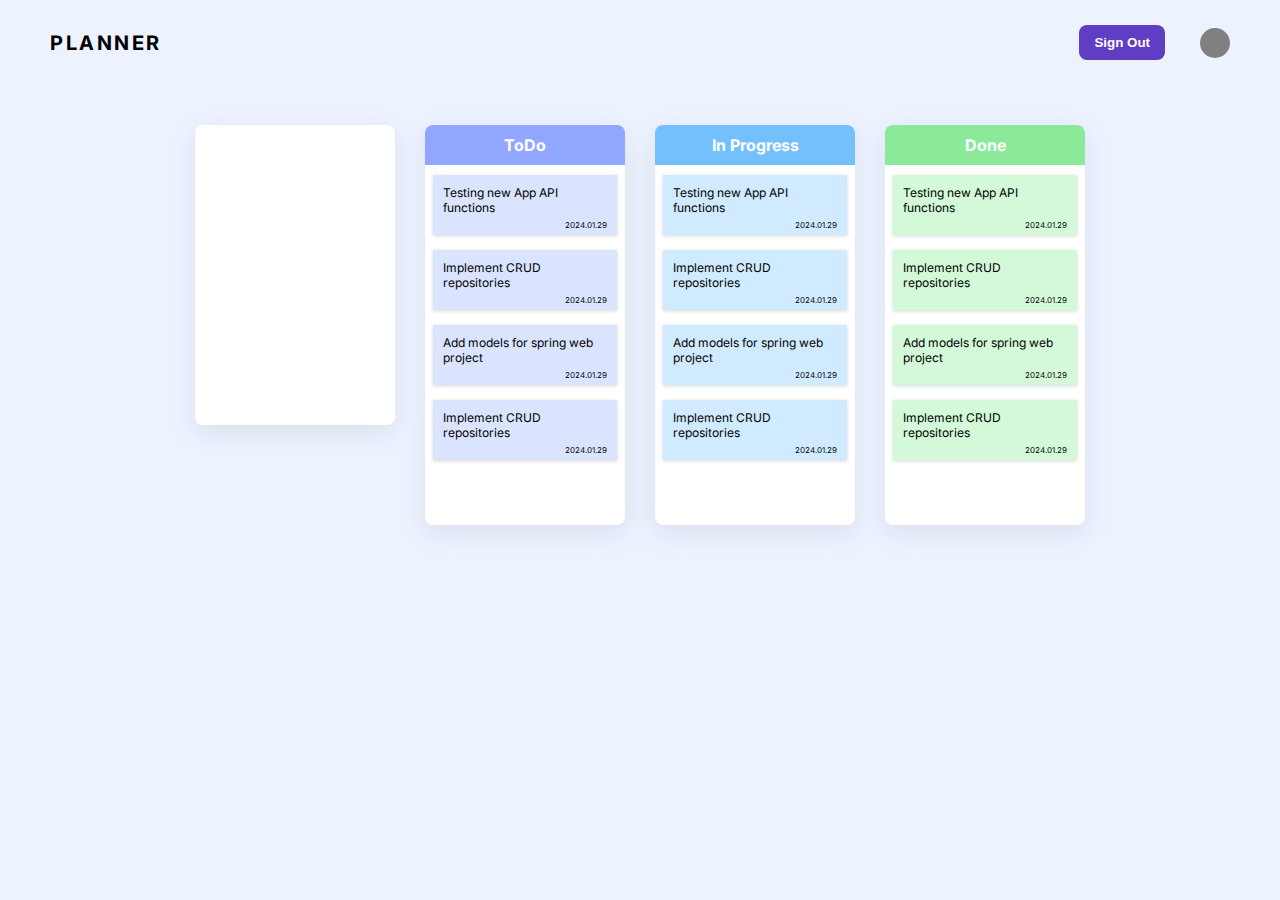
==== src/main/resources/static/index.html @ 1751d4d6 "development update commit" ====
<!DOCTYPE html>
<html lang="en">
  <head>
    <meta charset="UTF-8" />
    <meta name="viewport" content="width=git, initial-scale=1.0" />
    <link rel="stylesheet" href="style.css" />
    <link rel="preconnect" href="https://fonts.googleapis.com" />
    <link rel="preconnect" href="https://fonts.gstatic.com" crossorigin />
    <link
      href="https://fonts.googleapis.com/css2?family=Inter:wght@100..900&display=swap"
      rel="stylesheet"
    />
    <title>Planner</title>
  </head>
  <body>
    <header class="main-header">
      <nav class="nav-container">
        <p class="logo">Planner</p>
        <div class="profile-container">
          <button class="sign-out-btn">Sign Out</button>
          <div class="profile"></div>
        </div>
      </nav>
    </header>

    <section class="column-container">
      <div class="topic-container task-column"></div>

      <div class="task-column">
        <p class="column-header todo-label">ToDo</p>
        <div class="task-column-element todo-element">
          <p class="task-column-element-text">Testing new App API functions</p>
          <p class="task-column-element-date">2024.01.29</p>
        </div>
        <div class="task-column-element todo-element">
          <p class="task-column-element-text">Implement CRUD repositories</p>
          <p class="task-column-element-date">2024.01.29</p>
        </div>
        <div class="task-column-element todo-element">
          <p class="task-column-element-text">
            Add models for spring web project
          </p>
          <p class="task-column-element-date">2024.01.29</p>
        </div>
        <div class="task-column-element todo-element">
          <p class="task-column-element-text">Implement CRUD repositories</p>
          <p class="task-column-element-date">2024.01.29</p>
        </div>
      </div>

      <div class="task-column">
        <p class="column-header in-progress-label">In Progress</p>
        <div class="task-column-element in-progress-element">
          <p class="task-column-element-text">Testing new App API functions</p>
          <p class="task-column-element-date">2024.01.29</p>
        </div>
        <div class="task-column-element in-progress-element">
          <p class="task-column-element-text">Implement CRUD repositories</p>
          <p class="task-column-element-date">2024.01.29</p>
        </div>
        <div class="task-column-element in-progress-element">
          <p class="task-column-element-text">
            Add models for spring web project
          </p>
          <p class="task-column-element-date">2024.01.29</p>
        </div>
        <div class="task-column-element in-progress-element">
          <p class="task-column-element-text">Implement CRUD repositories</p>
          <p class="task-column-element-date">2024.01.29</p>
        </div>
      </div>

      <div class="task-column">
        <p class="column-header done-label">Done</p>
        <div class="task-column-element done-element">
          <p class="task-column-element-text">Testing new App API functions</p>
          <p class="task-column-element-date">2024.01.29</p>
        </div>
        <div class="task-column-element done-element">
          <p class="task-column-element-text">Implement CRUD repositories</p>
          <p class="task-column-element-date">2024.01.29</p>
        </div>
        <div class="task-column-element done-element">
          <p class="task-column-element-text">
            Add models for spring web project
          </p>
          <p class="task-column-element-date">2024.01.29</p>
        </div>
        <div class="task-column-element done-element">
          <p class="task-column-element-text">Implement CRUD repositories</p>
          <p class="task-column-element-date">2024.01.29</p>
        </div>
      </div>
    </section>
  </body>
</html>
---- src/main/resources/static/style.css ----
* {
  padding: 0;
  margin: 0;
  box-sizing: border-box;
}

body {
  background-color: #edf2ff;
  font-family: "Inter";
}

.main-header {
  margin-bottom: 40px;
}

.nav-container {
  display: flex;
  align-items: center;
  justify-content: space-between;
  padding: 25px 50px;
}

.logo {
  font-weight: bold;
  text-transform: uppercase;
  font-size: 20px;
  letter-spacing: 2.5px;
}

.profile-container {
  display: flex;
  gap: 35px;
  align-items: center;
}

.profile {
  width: 30px;
  height: 30px;
  background-color: gray;
  border-radius: 50%;
}

.sign-out-btn {
  background-color: #5f3dc4;
  color: #fff;
  font-weight: bold;
  border: none;
  padding: 10px 15px;
  border-radius: 8px;
  cursor: pointer;
}

.column-container {
  display: flex;
  height: 400px;
  gap: 30px;
  justify-content: center;
}

.task-column {
  width: 200px;
  background-color: #fff;
  border-radius: 8px;
  box-shadow: rgba(149, 157, 165, 0.2) 0px 8px 24px;
}

.topic-container {
  height: 300px;
}

.column-header {
  text-align: center;
  background-color: #91a7ff;
  padding: 10px;
  font-weight: bold;
  color: #fff;
  border-top-left-radius: 8px;
  border-top-right-radius: 8px;
  margin-bottom: 10px;
}

.todo-label {
  background-color: #91a7ff;
}

.in-progress-label {
  background-color: #74c0fc;
}

.done-label {
  background-color: #8ce99a;
}

.task-column-element {
  padding: 10px;
  height: 60px;
  margin-left: 8px;
  margin-right: 8px;
  margin-bottom: 15px;
  box-shadow: rgba(0, 0, 0, 0.16) 0px 1px 4px;
}

.todo-element {
  background-color: #dbe4ff;
}

.in-progress-element {
  background-color: #d0ebff;
}

.done-element {
  background-color: #d3f9d8;
}

.task-column-element-text {
  font-size: 12px;
  margin-bottom: 5px;
}

.task-column-element-date {
  font-size: 8px;
  text-align: end;
}
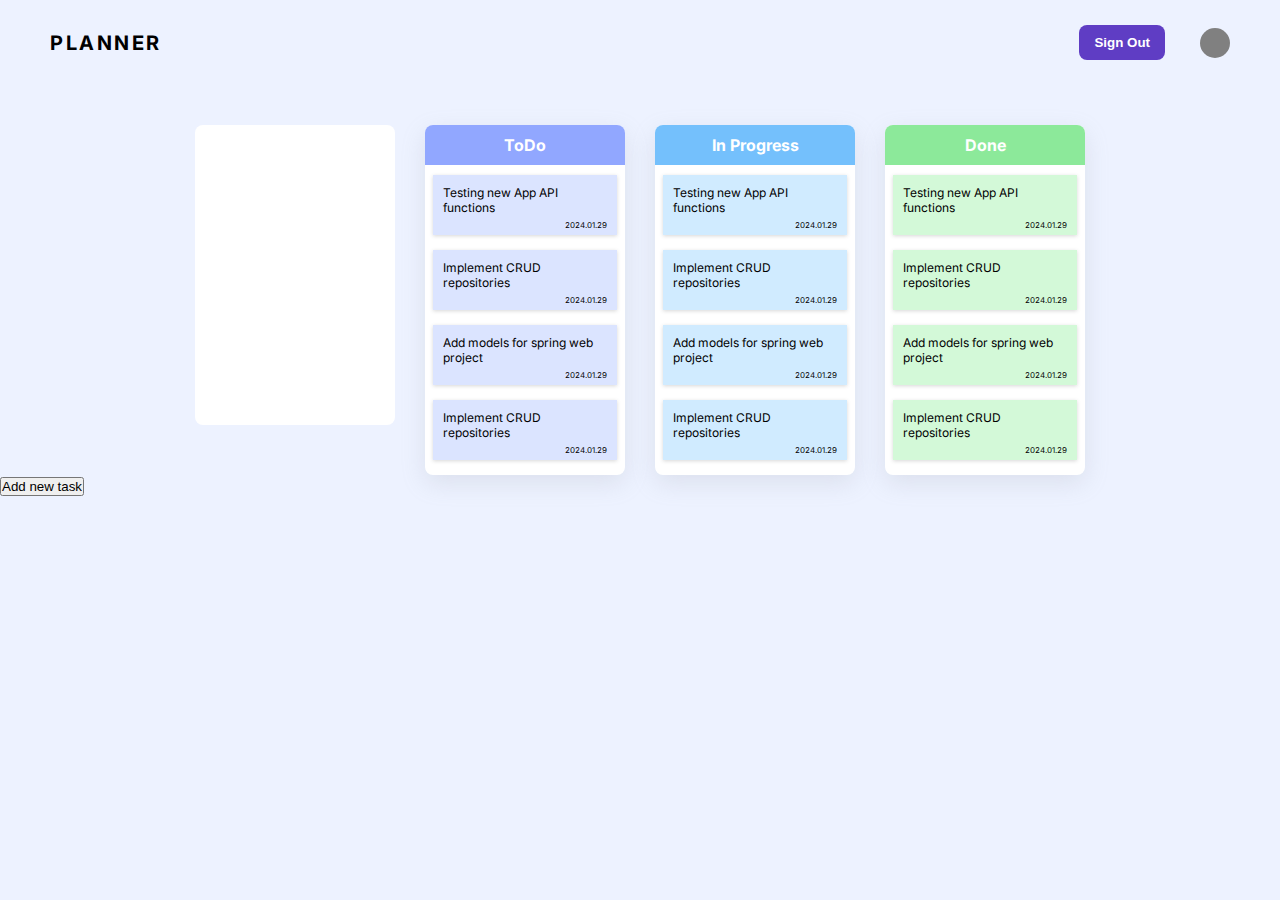
==== commit 9bd82e10: "Trying out BEM naming convention in css" ====
--- a/src/main/resources/static/index.html
+++ b/src/main/resources/static/index.html
@@ -11,86 +11,90 @@
       rel="stylesheet"
     />
     <title>Planner</title>
+    <script defer src="script.js"></script>
   </head>
   <body>
     <header class="main-header">
-      <nav class="nav-container">
-        <p class="logo">Planner</p>
+      <nav class="nav">
+        <p class="nav__logo">Planner</p>
         <div class="profile-container">
-          <button class="sign-out-btn">Sign Out</button>
-          <div class="profile"></div>
+          <button class="nav__sign-out-btn">Sign Out</button>
+          <div class="nav__profile"></div>
         </div>
       </nav>
     </header>
 
-    <section class="column-container">
-      <div class="topic-container task-column"></div>
+    <section class="columns-container">
+      <div class="topic-column"></div>
 
-      <div class="task-column">
-        <p class="column-header todo-label">ToDo</p>
-        <div class="task-column-element todo-element">
-          <p class="task-column-element-text">Testing new App API functions</p>
-          <p class="task-column-element-date">2024.01.29</p>
+      <div class="task-column task-column--todo">
+        <p class="task-column__header task-column__header--todo">ToDo</p>
+        <div class="task-column-element task-column-element--todo">
+          <p class="task-column-element__text">Testing new App API functions</p>
+          <p class="task-column-element__date">2024.01.29</p>
         </div>
-        <div class="task-column-element todo-element">
-          <p class="task-column-element-text">Implement CRUD repositories</p>
-          <p class="task-column-element-date">2024.01.29</p>
+        <div class="task-column-element task-column-element--todo">
+          <p class="task-column-element__text">Implement CRUD repositories</p>
+          <p class="task-column-element__date">2024.01.29</p>
         </div>
-        <div class="task-column-element todo-element">
-          <p class="task-column-element-text">
+        <div class="task-column-element task-column-element--todo">
+          <p class="task-column-element__text">
             Add models for spring web project
           </p>
-          <p class="task-column-element-date">2024.01.29</p>
+          <p class="task-column-element__date">2024.01.29</p>
         </div>
-        <div class="task-column-element todo-element">
-          <p class="task-column-element-text">Implement CRUD repositories</p>
-          <p class="task-column-element-date">2024.01.29</p>
+        <div class="task-column-element task-column-element--todo">
+          <p class="task-column-element__text">Implement CRUD repositories</p>
+          <p class="task-column-element__date">2024.01.29</p>
         </div>
       </div>
 
-      <div class="task-column">
-        <p class="column-header in-progress-label">In Progress</p>
-        <div class="task-column-element in-progress-element">
-          <p class="task-column-element-text">Testing new App API functions</p>
-          <p class="task-column-element-date">2024.01.29</p>
+      <div class="task-column task-column--in-progress">
+        <p class="task-column__header task-column__header--in-progress">
+          In Progress
+        </p>
+        <div class="task-column-element task-column-element--in-progress">
+          <p class="task-column-element__text">Testing new App API functions</p>
+          <p class="task-column-element__date">2024.01.29</p>
         </div>
-        <div class="task-column-element in-progress-element">
-          <p class="task-column-element-text">Implement CRUD repositories</p>
-          <p class="task-column-element-date">2024.01.29</p>
+        <div class="task-column-element task-column-element--in-progress">
+          <p class="task-column-element__text">Implement CRUD repositories</p>
+          <p class="task-column-element__date">2024.01.29</p>
         </div>
-        <div class="task-column-element in-progress-element">
-          <p class="task-column-element-text">
+        <div class="task-column-element task-column-element--in-progress">
+          <p class="task-column-element__text">
             Add models for spring web project
           </p>
-          <p class="task-column-element-date">2024.01.29</p>
+          <p class="task-column-element__date">2024.01.29</p>
         </div>
-        <div class="task-column-element in-progress-element">
-          <p class="task-column-element-text">Implement CRUD repositories</p>
-          <p class="task-column-element-date">2024.01.29</p>
+        <div class="task-column-element task-column-element--in-progress">
+          <p class="task-column-element__text">Implement CRUD repositories</p>
+          <p class="task-column-element__date">2024.01.29</p>
         </div>
       </div>
 
-      <div class="task-column">
-        <p class="column-header done-label">Done</p>
-        <div class="task-column-element done-element">
-          <p class="task-column-element-text">Testing new App API functions</p>
-          <p class="task-column-element-date">2024.01.29</p>
+      <div class="task-column task-column--done">
+        <p class="task-column__header task-column__header--done">Done</p>
+        <div class="task-column-element task-column-element--done">
+          <p class="task-column-element__text">Testing new App API functions</p>
+          <p class="task-column-element__date">2024.01.29</p>
         </div>
-        <div class="task-column-element done-element">
-          <p class="task-column-element-text">Implement CRUD repositories</p>
-          <p class="task-column-element-date">2024.01.29</p>
+        <div class="task-column-element task-column-element--done">
+          <p class="task-column-element__text">Implement CRUD repositories</p>
+          <p class="task-column-element__date">2024.01.29</p>
         </div>
-        <div class="task-column-element done-element">
-          <p class="task-column-element-text">
+        <div class="task-column-element task-column-element--done">
+          <p class="task-column-element__text">
             Add models for spring web project
           </p>
-          <p class="task-column-element-date">2024.01.29</p>
+          <p class="task-column-element__date">2024.01.29</p>
         </div>
-        <div class="task-column-element done-element">
-          <p class="task-column-element-text">Implement CRUD repositories</p>
-          <p class="task-column-element-date">2024.01.29</p>
+        <div class="task-column-element task-column-element--done">
+          <p class="task-column-element__text">Implement CRUD repositories</p>
+          <p class="task-column-element__date">2024.01.29</p>
         </div>
       </div>
     </section>
+    <button class="test-btn">Add new task</button>
   </body>
 </html>
--- a/src/main/resources/static/style.css
+++ b/src/main/resources/static/style.css
@@ -13,14 +13,14 @@
   margin-bottom: 40px;
 }
 
-.nav-container {
+.nav {
   display: flex;
   align-items: center;
   justify-content: space-between;
   padding: 25px 50px;
 }
 
-.logo {
+.nav__logo {
   font-weight: bold;
   text-transform: uppercase;
   font-size: 20px;
@@ -33,14 +33,14 @@
   align-items: center;
 }
 
-.profile {
+.nav__profile {
   width: 30px;
   height: 30px;
   background-color: gray;
   border-radius: 50%;
 }
 
-.sign-out-btn {
+.nav__sign-out-btn {
   background-color: #5f3dc4;
   color: #fff;
   font-weight: bold;
@@ -50,25 +50,33 @@
   cursor: pointer;
 }
 
-.column-container {
+.columns-container {
   display: flex;
-  height: 400px;
+  height: auto;
   gap: 30px;
   justify-content: center;
+  align-items: flex-start;
+}
+
+.topic-column {
+  display: flex;
+  flex-direction: column;
+  min-height: 300px;
+  background-color: #fff;
+  width: 200px;
+  border-radius: 8px;
 }
 
 .task-column {
+  display: flex;
+  flex-direction: column;
   width: 200px;
   background-color: #fff;
   border-radius: 8px;
   box-shadow: rgba(149, 157, 165, 0.2) 0px 8px 24px;
 }
 
-.topic-container {
-  height: 300px;
-}
-
-.column-header {
+.task-column__header {
   text-align: center;
   background-color: #91a7ff;
   padding: 10px;
@@ -79,15 +87,15 @@
   margin-bottom: 10px;
 }
 
-.todo-label {
+.task-column__header--todo {
   background-color: #91a7ff;
 }
 
-.in-progress-label {
+.task-column__header--in-progress {
   background-color: #74c0fc;
 }
 
-.done-label {
+.task-column__header--done {
   background-color: #8ce99a;
 }
 
@@ -100,24 +108,24 @@
   box-shadow: rgba(0, 0, 0, 0.16) 0px 1px 4px;
 }
 
-.todo-element {
+.task-column-element--todo {
   background-color: #dbe4ff;
 }
 
-.in-progress-element {
+.task-column-element--in-progress {
   background-color: #d0ebff;
 }
 
-.done-element {
+.task-column-element--done {
   background-color: #d3f9d8;
 }
 
-.task-column-element-text {
+.task-column-element__text {
   font-size: 12px;
   margin-bottom: 5px;
 }
 
-.task-column-element-date {
+.task-column-element__date {
   font-size: 8px;
   text-align: end;
 }
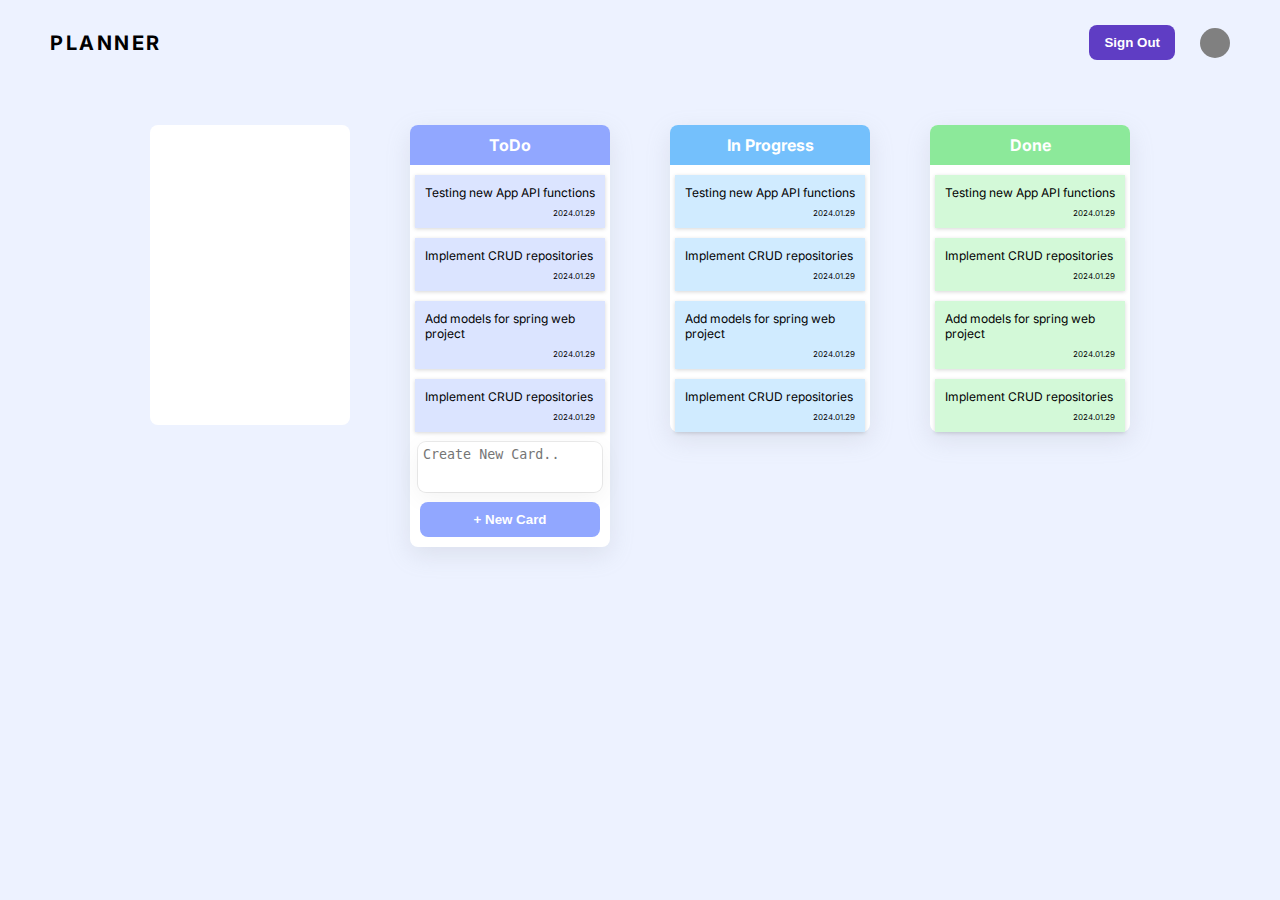
==== commit ca2dc33b: "To create new cards, I added an input field, and I refactored the column code because there was too " ====
--- a/src/main/resources/static/index.html
+++ b/src/main/resources/static/index.html
@@ -47,6 +47,11 @@
           <p class="task-column-element__text">Implement CRUD repositories</p>
           <p class="task-column-element__date">2024.01.29</p>
         </div>
+        <textarea
+          placeholder="Create New Card.."
+          class="task-column__add-input"
+        ></textarea>
+        <button class="task-column__add-button">+ New Card</button>
       </div>
 
       <div class="task-column task-column--in-progress">
@@ -95,6 +100,5 @@
         </div>
       </div>
     </section>
-    <button class="test-btn">Add new task</button>
   </body>
 </html>
--- a/src/main/resources/static/style.css
+++ b/src/main/resources/static/style.css
@@ -1,3 +1,5 @@
+/* 0px 1px 1px #091E4240, 0px 0px 1px #091E424F */
+
 * {
   padding: 0;
   margin: 0;
@@ -8,6 +10,8 @@
   background-color: #edf2ff;
   font-family: "Inter";
 }
+
+/* Header and Nav */
 
 .main-header {
   margin-bottom: 40px;
@@ -29,7 +33,7 @@
 
 .profile-container {
   display: flex;
-  gap: 35px;
+  gap: 25px;
   align-items: center;
 }
 
@@ -50,10 +54,12 @@
   cursor: pointer;
 }
 
+/* Columns and Elements */
+
 .columns-container {
   display: flex;
   height: auto;
-  gap: 30px;
+  gap: 60px;
   justify-content: center;
   align-items: flex-start;
 }
@@ -70,6 +76,7 @@
 .task-column {
   display: flex;
   flex-direction: column;
+  gap: 10px;
   width: 200px;
   background-color: #fff;
   border-radius: 8px;
@@ -84,7 +91,7 @@
   color: #fff;
   border-top-left-radius: 8px;
   border-top-right-radius: 8px;
-  margin-bottom: 10px;
+  align-self: stretch;
 }
 
 .task-column__header--todo {
@@ -101,11 +108,56 @@
 
 .task-column-element {
   padding: 10px;
-  height: 60px;
+  box-shadow: rgba(0, 0, 0, 0.16) 0px 1px 4px;
+  position: relative;
+  margin: 0 5px;
+}
+
+.task-column-element__text {
+  font-size: 12px;
+  margin-bottom: 8px;
+}
+
+.task-column-element__date {
+  font-size: 8px;
+  text-align: end;
+}
+
+.task-column-element__more-icon {
+  width: 18px;
+  height: 18px;
+  stroke: black;
+  position: absolute;
+  top: 4px;
+  right: 0px;
+  cursor: pointer;
+}
+
+.task-column__add-button {
+  background-color: #91a7ff;
+  border: none;
+  color: #fff;
+  font-weight: bold;
+  padding: 10px 5px;
+  border-radius: 8px;
+  margin-bottom: 10px;
+  margin-left: 10px;
+  margin-right: 10px;
+  cursor: pointer;
+}
+
+.task-column__add-input {
+  min-height: 50px;
   margin-left: 8px;
   margin-right: 8px;
-  margin-bottom: 15px;
-  box-shadow: rgba(0, 0, 0, 0.16) 0px 1px 4px;
+  padding: 5px;
+
+  resize: none;
+  outline: none;
+  border: none;
+  box-shadow: rgba(0, 0, 0, 0.05) 0px 6px 24px 0px,
+    rgba(0, 0, 0, 0.08) 0px 0px 0px 1px;
+  border-radius: 8px;
 }
 
 .task-column-element--todo {
@@ -119,13 +171,3 @@
 .task-column-element--done {
   background-color: #d3f9d8;
 }
-
-.task-column-element__text {
-  font-size: 12px;
-  margin-bottom: 5px;
-}
-
-.task-column-element__date {
-  font-size: 8px;
-  text-align: end;
-}
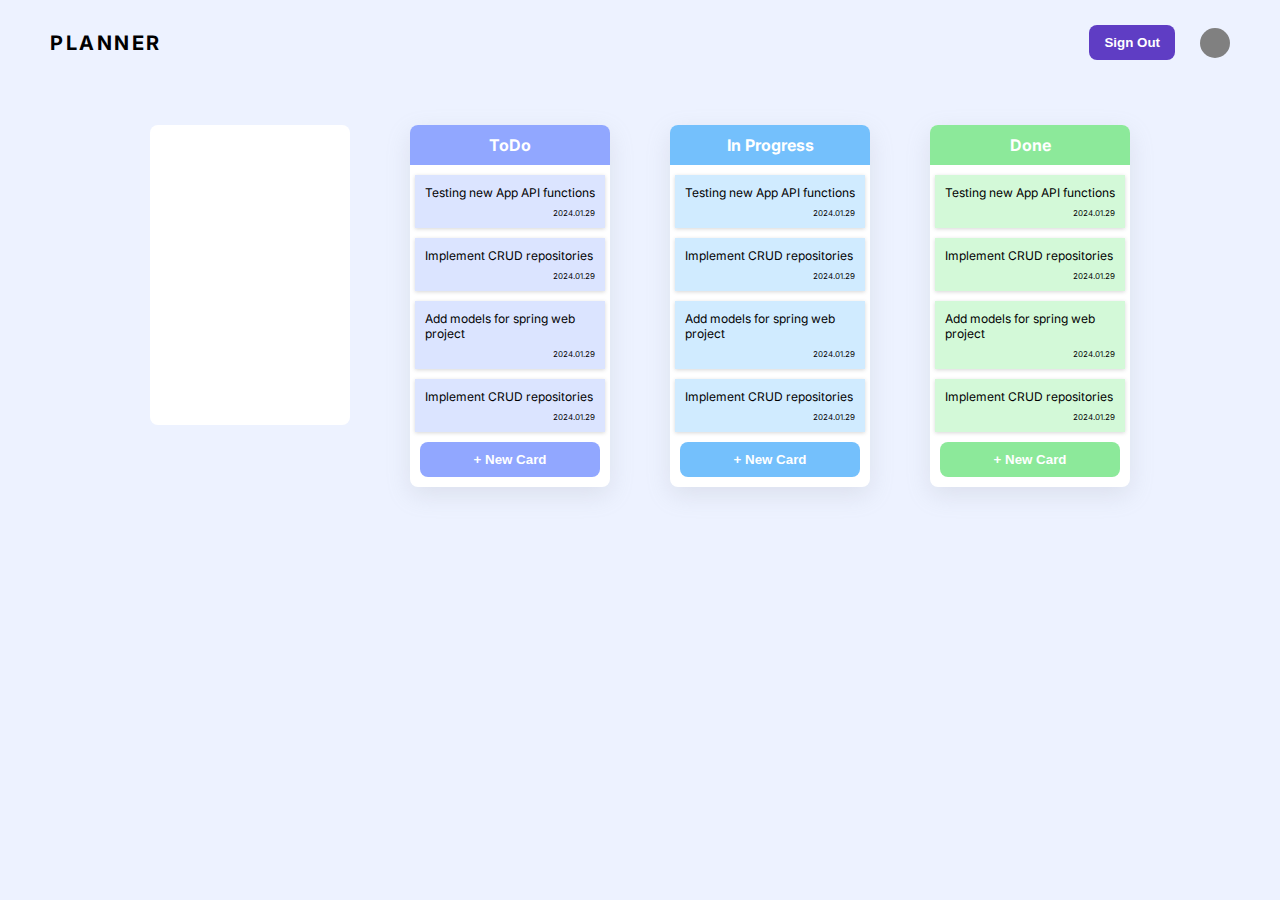
==== commit e0a61aa0: "Added functions to switch between New Card button, and add card textfield" ====
--- a/src/main/resources/static/index.html
+++ b/src/main/resources/static/index.html
@@ -28,7 +28,7 @@
       <div class="topic-column"></div>
 
       <div class="task-column task-column--todo">
-        <p class="task-column__header task-column__header--todo">ToDo</p>
+        <p class="task-column__header task-column__todo--primary-color">ToDo</p>
         <div class="task-column-element task-column-element--todo">
           <p class="task-column-element__text">Testing new App API functions</p>
           <p class="task-column-element__date">2024.01.29</p>
@@ -47,15 +47,33 @@
           <p class="task-column-element__text">Implement CRUD repositories</p>
           <p class="task-column-element__date">2024.01.29</p>
         </div>
-        <textarea
-          placeholder="Create New Card.."
-          class="task-column__add-input"
-        ></textarea>
-        <button class="task-column__add-button">+ New Card</button>
+        <div class="task-column-input-container hidden">
+          <textarea
+            placeholder="Create New Card.."
+            class="task-column-input-container__textarea"
+          ></textarea>
+          <div class="task-column-input-buttons">
+            <button
+              class="task-column-input-button task-column__todo--primary-color"
+            >
+              Create
+            </button>
+            <button
+              class="task-column-input-button task-column__todo--primary-color"
+            >
+              Cancel
+            </button>
+          </div>
+        </div>
+        <button
+          class="task-column__add-button task-column__todo--primary-color"
+        >
+          + New Card
+        </button>
       </div>
 
       <div class="task-column task-column--in-progress">
-        <p class="task-column__header task-column__header--in-progress">
+        <p class="task-column__header task-column__in-progress--primary-color">
           In Progress
         </p>
         <div class="task-column-element task-column-element--in-progress">
@@ -76,10 +94,33 @@
           <p class="task-column-element__text">Implement CRUD repositories</p>
           <p class="task-column-element__date">2024.01.29</p>
         </div>
+        <div class="task-column-input-container hidden">
+          <textarea
+            placeholder="Create New Card.."
+            class="task-column-input-container__textarea"
+          ></textarea>
+          <div class="task-column-input-buttons">
+            <button
+              class="task-column-input-button task-column__in-progress--primary-color"
+            >
+              Create
+            </button>
+            <button
+              class="task-column-input-button task-column__in-progress--primary-color"
+            >
+              Cancel
+            </button>
+          </div>
+        </div>
+        <button
+          class="task-column__add-button task-column__in-progress--primary-color"
+        >
+          + New Card
+        </button>
       </div>
 
       <div class="task-column task-column--done">
-        <p class="task-column__header task-column__header--done">Done</p>
+        <p class="task-column__header task-column__done--primary-color">Done</p>
         <div class="task-column-element task-column-element--done">
           <p class="task-column-element__text">Testing new App API functions</p>
           <p class="task-column-element__date">2024.01.29</p>
@@ -98,6 +139,29 @@
           <p class="task-column-element__text">Implement CRUD repositories</p>
           <p class="task-column-element__date">2024.01.29</p>
         </div>
+        <div class="task-column-input-container hidden">
+          <textarea
+            placeholder="Create New Card.."
+            class="task-column-input-container__textarea"
+          ></textarea>
+          <div class="task-column-input-buttons">
+            <button
+              class="task-column-input-button task-column__done--primary-color"
+            >
+              Create
+            </button>
+            <button
+              class="task-column-input-button task-column__done--primary-color"
+            >
+              Cancel
+            </button>
+          </div>
+        </div>
+        <button
+          class="task-column__add-button task-column__done--primary-color"
+        >
+          + New Card
+        </button>
       </div>
     </section>
   </body>
--- a/src/main/resources/static/style.css
+++ b/src/main/resources/static/style.css
@@ -94,15 +94,15 @@
   align-self: stretch;
 }
 
-.task-column__header--todo {
+.task-column__todo--primary-color {
   background-color: #91a7ff;
 }
 
-.task-column__header--in-progress {
+.task-column__in-progress--primary-color {
   background-color: #74c0fc;
 }
 
-.task-column__header--done {
+.task-column__done--primary-color {
   background-color: #8ce99a;
 }
 
@@ -134,7 +134,6 @@
 }
 
 .task-column__add-button {
-  background-color: #91a7ff;
   border: none;
   color: #fff;
   font-weight: bold;
@@ -146,11 +145,19 @@
   cursor: pointer;
 }
 
-.task-column__add-input {
-  min-height: 50px;
+.task-column-input-container {
+  display: flex;
+  flex-direction: column;
+  justify-content: center;
   margin-left: 8px;
   margin-right: 8px;
+  margin-bottom: 10px;
+}
+
+.task-column-input-container__textarea {
+  min-height: 50px;
   padding: 5px;
+  margin-bottom: 5px;
 
   resize: none;
   outline: none;
@@ -158,6 +165,21 @@
   box-shadow: rgba(0, 0, 0, 0.05) 0px 6px 24px 0px,
     rgba(0, 0, 0, 0.08) 0px 0px 0px 1px;
   border-radius: 8px;
+}
+
+.task-column-input-buttons {
+  display: flex;
+  justify-content: center;
+  gap: 10px;
+}
+
+.task-column-input-button {
+  border: none;
+  color: white;
+  font-weight: bold;
+  cursor: pointer;
+  padding: 5px 20px;
+  border-radius: 5px;
 }
 
 .task-column-element--todo {
@@ -171,3 +193,7 @@
 .task-column-element--done {
   background-color: #d3f9d8;
 }
+
+.hidden {
+  display: none;
+}
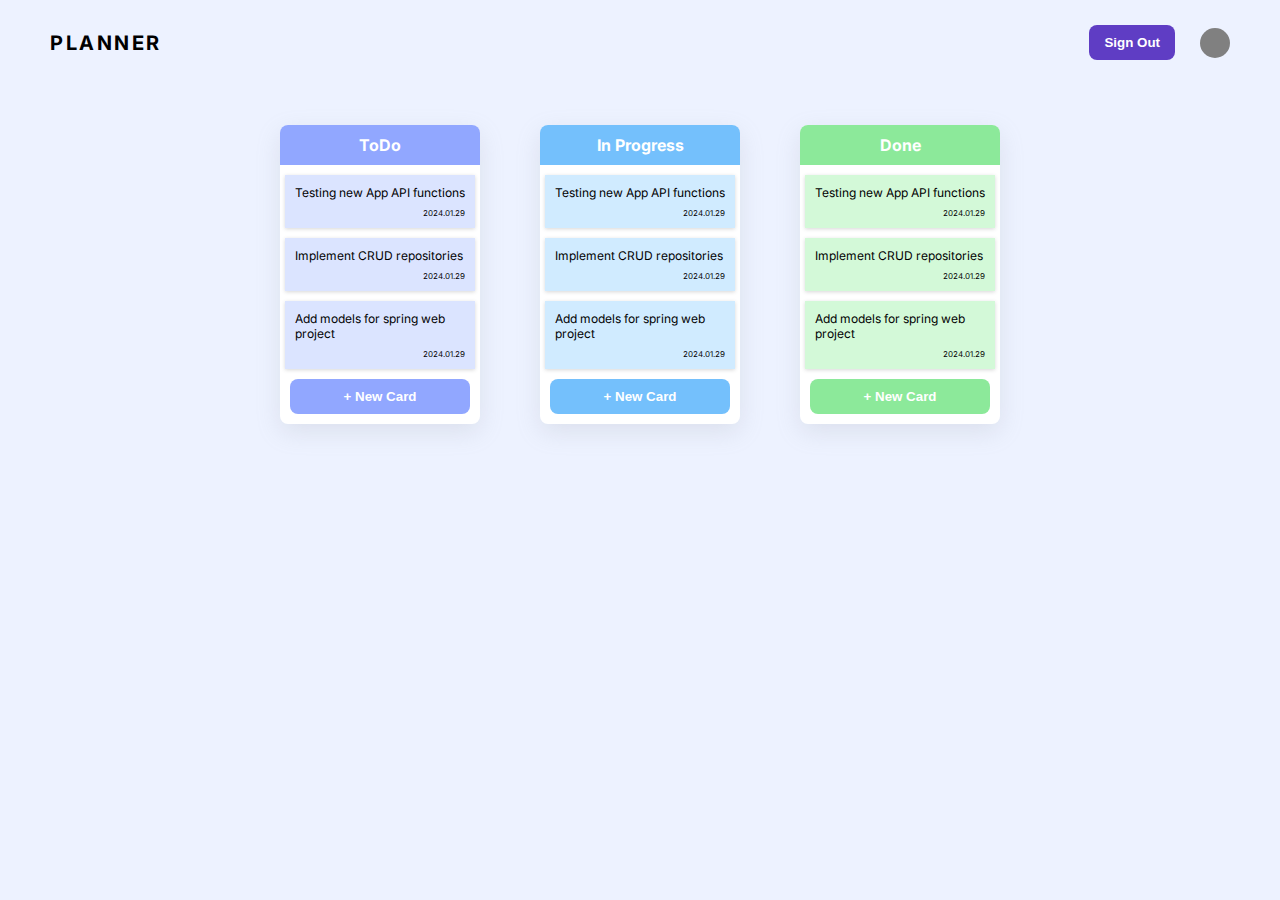
==== commit 7fa91019: "HTML and CSS refactored (Board section). Better structure and better names." ====
--- a/src/main/resources/static/index.html
+++ b/src/main/resources/static/index.html
@@ -11,7 +11,7 @@
       rel="stylesheet"
     />
     <title>Planner</title>
-    <script defer src="script.js"></script>
+    <script type="module" defer src="script.js"></script>
   </head>
   <body>
     <header class="main-header">
@@ -24,145 +24,158 @@
       </nav>
     </header>
 
-    <section class="columns-container">
-      <div class="topic-column"></div>
+    <main class="main-board">
+      <ul class="card-columns">
+        <li class="card-column card-column--todo">
+          <p class="card-column__header card-column__todo--primary-color">
+            ToDo
+          </p>
 
-      <div class="task-column task-column--todo">
-        <p class="task-column__header task-column__todo--primary-color">ToDo</p>
-        <div class="task-column-element task-column-element--todo">
-          <p class="task-column-element__text">Testing new App API functions</p>
-          <p class="task-column-element__date">2024.01.29</p>
-        </div>
-        <div class="task-column-element task-column-element--todo">
-          <p class="task-column-element__text">Implement CRUD repositories</p>
-          <p class="task-column-element__date">2024.01.29</p>
-        </div>
-        <div class="task-column-element task-column-element--todo">
-          <p class="task-column-element__text">
-            Add models for spring web project
+          <ul class="card-column__card-elements" data-list-type="todo">
+            <li class="card-element card-element--todo">
+              <p class="card-element__text">Testing new App API functions</p>
+              <p class="card-element__date">2024.01.29</p>
+            </li>
+            <li class="card-element card-element--todo">
+              <p class="card-element__text">Implement CRUD repositories</p>
+              <p class="card-element__date">2024.01.29</p>
+            </li>
+            <li class="card-element card-element--todo">
+              <p class="card-element__text">
+                Add models for spring web project
+              </p>
+              <p class="card-element__date">2024.01.29</p>
+            </li>
+          </ul>
+
+          <form class="card-column__create-form hidden" data-form-type="todo">
+            <textarea
+              placeholder="Create New Card.."
+              class="create-form__textarea"
+              data-card-type="todo"
+            ></textarea>
+            <div class="create-form__buttons">
+              <button
+                class="create-form__button card-column__todo--primary-color"
+              >
+                Create
+              </button>
+              <button
+                class="create-form__button card-column__todo--primary-color"
+              >
+                Cancel
+              </button>
+            </div>
+          </form>
+          <button
+            class="card-column__open-form-button card-column__todo--primary-color"
+            data-column-add-button="todo"
+          >
+            + New Card
+          </button>
+        </li>
+
+        <li class="card-column card-column--in-progress">
+          <p
+            class="card-column__header card-column__in-progress--primary-color"
+          >
+            In Progress
           </p>
-          <p class="task-column-element__date">2024.01.29</p>
-        </div>
-        <div class="task-column-element task-column-element--todo">
-          <p class="task-column-element__text">Implement CRUD repositories</p>
-          <p class="task-column-element__date">2024.01.29</p>
-        </div>
-        <div class="task-column-input-container hidden">
-          <textarea
-            placeholder="Create New Card.."
-            class="task-column-input-container__textarea"
-          ></textarea>
-          <div class="task-column-input-buttons">
-            <button
-              class="task-column-input-button task-column__todo--primary-color"
-            >
-              Create
-            </button>
-            <button
-              class="task-column-input-button task-column__todo--primary-color"
-            >
-              Cancel
-            </button>
-          </div>
-        </div>
-        <button
-          class="task-column__add-button task-column__todo--primary-color"
-        >
-          + New Card
-        </button>
-      </div>
+          <ul class="card-column__card-elements" data-list-type="in-progress">
+            <li class="card-element card-element--in-progress">
+              <p class="card-element__text">Testing new App API functions</p>
+              <p class="card-element__date">2024.01.29</p>
+            </li>
+            <li class="card-element card-element--in-progress">
+              <p class="card-element__text">Implement CRUD repositories</p>
+              <p class="card-element__date">2024.01.29</p>
+            </li>
+            <li class="card-element card-element--in-progress">
+              <p class="card-element__text">
+                Add models for spring web project
+              </p>
+              <p class="card-element__date">2024.01.29</p>
+            </li>
+          </ul>
+          <form
+            class="card-column__create-form hidden"
+            data-form-type="in-progress"
+          >
+            <textarea
+              placeholder="Create New Card.."
+              class="create-form__textarea"
+              data-card-type="in-progress"
+            ></textarea>
+            <div class="create-form__buttons">
+              <button
+                class="create-form__button card-column__in-progress--primary-color"
+              >
+                Create
+              </button>
+              <button
+                class="create-form__button card-column__in-progress--primary-color"
+              >
+                Cancel
+              </button>
+            </div>
+          </form>
+          <button
+            class="card-column__open-form-button card-column__in-progress--primary-color"
+            data-column-add-button="in-progress"
+          >
+            + New Card
+          </button>
+        </li>
 
-      <div class="task-column task-column--in-progress">
-        <p class="task-column__header task-column__in-progress--primary-color">
-          In Progress
-        </p>
-        <div class="task-column-element task-column-element--in-progress">
-          <p class="task-column-element__text">Testing new App API functions</p>
-          <p class="task-column-element__date">2024.01.29</p>
-        </div>
-        <div class="task-column-element task-column-element--in-progress">
-          <p class="task-column-element__text">Implement CRUD repositories</p>
-          <p class="task-column-element__date">2024.01.29</p>
-        </div>
-        <div class="task-column-element task-column-element--in-progress">
-          <p class="task-column-element__text">
-            Add models for spring web project
+        <li class="card-column card-column--done">
+          <p class="card-column__header card-column__done--primary-color">
+            Done
           </p>
-          <p class="task-column-element__date">2024.01.29</p>
-        </div>
-        <div class="task-column-element task-column-element--in-progress">
-          <p class="task-column-element__text">Implement CRUD repositories</p>
-          <p class="task-column-element__date">2024.01.29</p>
-        </div>
-        <div class="task-column-input-container hidden">
-          <textarea
-            placeholder="Create New Card.."
-            class="task-column-input-container__textarea"
-          ></textarea>
-          <div class="task-column-input-buttons">
-            <button
-              class="task-column-input-button task-column__in-progress--primary-color"
-            >
-              Create
-            </button>
-            <button
-              class="task-column-input-button task-column__in-progress--primary-color"
-            >
-              Cancel
-            </button>
-          </div>
-        </div>
-        <button
-          class="task-column__add-button task-column__in-progress--primary-color"
-        >
-          + New Card
-        </button>
-      </div>
 
-      <div class="task-column task-column--done">
-        <p class="task-column__header task-column__done--primary-color">Done</p>
-        <div class="task-column-element task-column-element--done">
-          <p class="task-column-element__text">Testing new App API functions</p>
-          <p class="task-column-element__date">2024.01.29</p>
-        </div>
-        <div class="task-column-element task-column-element--done">
-          <p class="task-column-element__text">Implement CRUD repositories</p>
-          <p class="task-column-element__date">2024.01.29</p>
-        </div>
-        <div class="task-column-element task-column-element--done">
-          <p class="task-column-element__text">
-            Add models for spring web project
-          </p>
-          <p class="task-column-element__date">2024.01.29</p>
-        </div>
-        <div class="task-column-element task-column-element--done">
-          <p class="task-column-element__text">Implement CRUD repositories</p>
-          <p class="task-column-element__date">2024.01.29</p>
-        </div>
-        <div class="task-column-input-container hidden">
-          <textarea
-            placeholder="Create New Card.."
-            class="task-column-input-container__textarea"
-          ></textarea>
-          <div class="task-column-input-buttons">
-            <button
-              class="task-column-input-button task-column__done--primary-color"
-            >
-              Create
-            </button>
-            <button
-              class="task-column-input-button task-column__done--primary-color"
-            >
-              Cancel
-            </button>
-          </div>
-        </div>
-        <button
-          class="task-column__add-button task-column__done--primary-color"
-        >
-          + New Card
-        </button>
-      </div>
-    </section>
+          <ul class="card-column__card-elements" data-list-type="done">
+            <li class="card-element card-element--done">
+              <p class="card-element__text">Testing new App API functions</p>
+              <p class="card-element__date">2024.01.29</p>
+            </li>
+            <li class="card-element card-element--done">
+              <p class="card-element__text">Implement CRUD repositories</p>
+              <p class="card-element__date">2024.01.29</p>
+            </li>
+            <li class="card-element card-element--done">
+              <p class="card-element__text">
+                Add models for spring web project
+              </p>
+              <p class="card-element__date">2024.01.29</p>
+            </li>
+          </ul>
+
+          <form class="card-column__create-form hidden" data-form-type="done">
+            <textarea
+              placeholder="Create New Card.."
+              class="create-form__textarea"
+              data-card-type="done"
+            ></textarea>
+            <div class="create-form__buttons">
+              <button
+                class="create-form__button card-column__done--primary-color"
+              >
+                Create
+              </button>
+              <button
+                class="create-form__button card-column__done--primary-color"
+              >
+                Cancel
+              </button>
+            </div>
+          </form>
+          <button
+            class="card-column__open-form-button card-column__done--primary-color"
+            data-column-add-button="done"
+          >
+            + New Card
+          </button>
+        </li>
+      </ul>
+    </main>
   </body>
 </html>
--- a/src/main/resources/static/style.css
+++ b/src/main/resources/static/style.css
@@ -56,12 +56,13 @@
 
 /* Columns and Elements */
 
-.columns-container {
+.card-columns {
   display: flex;
   height: auto;
   gap: 60px;
   justify-content: center;
   align-items: flex-start;
+  list-style: none;
 }
 
 .topic-column {
@@ -73,7 +74,7 @@
   border-radius: 8px;
 }
 
-.task-column {
+.card-column {
   display: flex;
   flex-direction: column;
   gap: 10px;
@@ -83,9 +84,20 @@
   box-shadow: rgba(149, 157, 165, 0.2) 0px 8px 24px;
 }
 
-.task-column__header {
+.card-column__todo--primary-color {
+  background-color: #91a7ff;
+}
+
+.card-column__in-progress--primary-color {
+  background-color: #74c0fc;
+}
+
+.card-column__done--primary-color {
+  background-color: #8ce99a;
+}
+
+.card-column__header {
   text-align: center;
-  background-color: #91a7ff;
   padding: 10px;
   font-weight: bold;
   color: #fff;
@@ -94,58 +106,42 @@
   align-self: stretch;
 }
 
-.task-column__todo--primary-color {
-  background-color: #91a7ff;
-}
-
-.task-column__in-progress--primary-color {
-  background-color: #74c0fc;
-}
-
-.task-column__done--primary-color {
-  background-color: #8ce99a;
-}
-
-.task-column-element {
-  padding: 10px;
-  box-shadow: rgba(0, 0, 0, 0.16) 0px 1px 4px;
-  position: relative;
+.card-column__card-elements {
+  display: flex;
+  flex-direction: column;
+  list-style: none;
+  gap: 10px;
   margin: 0 5px;
 }
 
-.task-column-element__text {
+.card-element {
+  padding: 10px;
+  box-shadow: rgba(0, 0, 0, 0.16) 0px 1px 4px;
+}
+
+.card-element__text {
   font-size: 12px;
   margin-bottom: 8px;
 }
 
-.task-column-element__date {
+.card-element__date {
   font-size: 8px;
   text-align: end;
 }
 
-.task-column-element__more-icon {
-  width: 18px;
-  height: 18px;
-  stroke: black;
-  position: absolute;
-  top: 4px;
-  right: 0px;
-  cursor: pointer;
+.card-element--todo {
+  background-color: #dbe4ff;
 }
 
-.task-column__add-button {
-  border: none;
-  color: #fff;
-  font-weight: bold;
-  padding: 10px 5px;
-  border-radius: 8px;
-  margin-bottom: 10px;
-  margin-left: 10px;
-  margin-right: 10px;
-  cursor: pointer;
+.card-element--in-progress {
+  background-color: #d0ebff;
 }
 
-.task-column-input-container {
+.card-element--done {
+  background-color: #d3f9d8;
+}
+
+.card-column__create-form {
   display: flex;
   flex-direction: column;
   justify-content: center;
@@ -154,7 +150,7 @@
   margin-bottom: 10px;
 }
 
-.task-column-input-container__textarea {
+.create-form__textarea {
   min-height: 50px;
   padding: 5px;
   margin-bottom: 5px;
@@ -167,13 +163,13 @@
   border-radius: 8px;
 }
 
-.task-column-input-buttons {
+.create-form__buttons {
   display: flex;
   justify-content: center;
   gap: 10px;
 }
 
-.task-column-input-button {
+.create-form__button {
   border: none;
   color: white;
   font-weight: bold;
@@ -182,18 +178,17 @@
   border-radius: 5px;
 }
 
-.task-column-element--todo {
-  background-color: #dbe4ff;
+.card-column__open-form-button {
+  border: none;
+  color: #fff;
+  font-weight: bold;
+  padding: 10px 5px;
+  border-radius: 8px;
+  margin-bottom: 10px;
+  margin-left: 10px;
+  margin-right: 10px;
+  cursor: pointer;
 }
-
-.task-column-element--in-progress {
-  background-color: #d0ebff;
-}
-
-.task-column-element--done {
-  background-color: #d3f9d8;
-}
-
 .hidden {
   display: none;
 }
